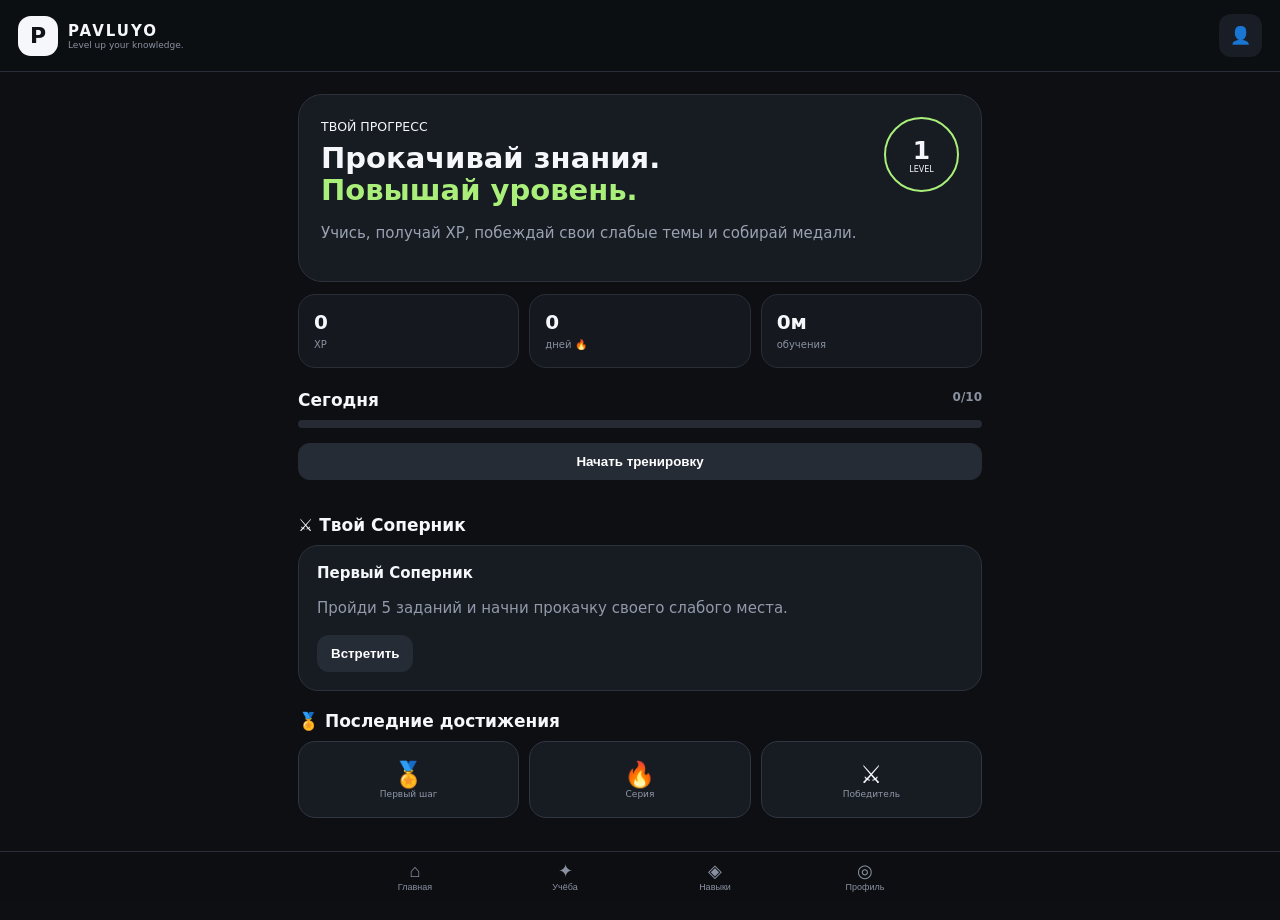
==== index.html @ bfd3efc4 "Add files via upload" ====
<!doctype html><html lang="ru"><head><meta charset="UTF-8"><meta name="viewport" content="width=device-width,initial-scale=1"><meta name="theme-color" content="#111318"><title>PAVLUYO — Level up your knowledge</title><link rel="manifest" href="manifest.json"><link rel="stylesheet" href="style.css"></head><body><header><div class="logo">P</div><div><b>PAVLUYO</b><small>Level up your knowledge.</small></div><button id="profileBtn">👤</button></header><main><section id="home" class="screen active"><div class="hero"><div><small>ТВОЙ ПРОГРЕСС</small><h1>Прокачивай знания.<br><em>Повышай уровень.</em></h1><p>Учись, получай XP, побеждай свои слабые темы и собирай медали.</p></div><div class="level"><b id="level">1</b><small>LEVEL</small></div></div><div class="stats"><div><b id="xp">0</b><small>XP</small></div><div><b id="streak">0</b><small>дней 🔥</small></div><div><b id="time">0м</b><small>обучения</small></div></div><h2>Сегодня <span id="daily">0/10</span></h2><div class="bar"><i id="dailybar"></i></div><button class="primary" onclick="show('training')">Начать тренировку</button><h2>⚔️ Твой Соперник</h2><div class="card"><b>Первый Соперник</b><p>Пройди 5 заданий и начни прокачку своего слабого места.</p><button onclick="show('training')">Встретить</button></div><h2>🏅 Последние достижения</h2><div class="medals"><div>🏅<small>Первый шаг</small></div><div>🔥<small>Серия</small></div><div>⚔️<small>Победитель</small></div></div></section><section id="training" class="screen"><small>ТРЕНИРОВКА</small><h1>Выбери предмет</h1><div id="subjects" class="subjects"></div><div id="quiz" class="card hidden"><small id="counter"></small><h2 id="question"></h2><div id="answers"></div><p id="feedback"></p></div></section><section id="skills" class="screen"><small>ПРОКАЧКА</small><h1>Дерево навыков</h1><div class="skill done">✓ Числа — освоено</div><div class="line"></div><div class="skill">2 Дроби — следующий навык</div><div class="line"></div><div class="skill locked">3 Проценты — заблокировано</div><div class="line"></div><div class="skill locked">4 Уравнения — заблокировано</div></section><section id="profile" class="screen"><div class="profile"><div id="avatar" class="avatar">P</div><div><small>ПРОФИЛЬ</small><h1 id="nick">Pavluytik</h1><button onclick="editProfile()">Изменить</button></div></div><div class="profilebox"><b>Уровень <span id="plevel">1</span></b><span id="pxp">0 XP</span><div class="bar"><i id="pbar"></i></div></div><div class="bigstats"><div><b id="ptime">0м</b><small>Время обучения</small></div><div><b id="tasks">0</b><small>Заданий</small></div><div><b id="wins">0</b><small>Соперников</small></div><div><b id="medalcount">0</b><small>Медалей</small></div></div><h2>🏅 Медали</h2><div id="medallist"></div></section></main><nav><button data-s="home">⌂<small>Главная</small></button><button data-s="training">✦<small>Учёба</small></button><button data-s="skills">◈<small>Навыки</small></button><button data-s="profile">◎<small>Профиль</small></button></nav><script src="app.js"></script></body></html>
---- style.css ----
*{box-sizing:border-box}body{margin:0;background:#0d0f13;color:#f5f7fb;font:15px system-ui,sans-serif;padding-bottom:80px}header{position:sticky;top:0;z-index:5;display:flex;align-items:center;gap:10px;padding:14px 18px;background:#0d0f13ee;border-bottom:1px solid #292e38}header b{display:block;letter-spacing:2px}header small{display:block;color:#8991a1;font-size:9px}.logo,.avatar{display:grid;place-items:center;background:#f5f7fb;color:#111318;font-weight:900;border-radius:13px}.logo{width:40px;height:40px;font-size:22px}header button{margin-left:auto;background:#191d25;border:0;border-radius:12px;padding:11px;font-size:17px}.screen{display:none;max-width:720px;margin:auto;padding:22px 18px}.screen.active{display:block}.hero{display:flex;justify-content:space-between;gap:10px;padding:22px;border:1px solid #2c313b;border-radius:24px;background:#171b22}.hero h1{font-size:29px;line-height:1.1;margin:8px 0}.hero em{color:#a9ef79;font-style:normal}.hero p{color:#9aa2b1;line-height:1.5}.level{min-width:75px;height:75px;border:2px solid #a9ef79;border-radius:50%;display:grid;place-items:center;align-content:center}.level b{font-size:25px}.level small{font-size:8px}.stats,.bigstats{display:grid;grid-template-columns:repeat(3,1fr);gap:10px;margin:12px 0 22px}.stats div,.bigstats div{padding:15px;border:1px solid #292e38;border-radius:17px;background:#15181f}.stats b,.bigstats b{display:block;font-size:20px}.stats small,.bigstats small{color:#8991a1;font-size:10px}h2{font-size:17px;margin:20px 0 10px}h2 span{float:right;color:#8991a1;font-size:12px}.bar{height:8px;background:#252a34;border-radius:99px;overflow:hidden}.bar i{display:block;width:0;height:100%;background:#a9ef79}.primary{width:100%;margin:15px 0;padding:14px;border:0;border-radius:14px;font-weight:800}.card{padding:18px;border:1px solid #2c323d;border-radius:20px;background:#171b22}.card p{color:#929aaa;line-height:1.5}.card button,.screen button{padding:11px 14px;border:0;border-radius:12px;background:#262c36;color:#fff;font-weight:700}.medals{display:flex;gap:10px}.medals div{flex:1;text-align:center;padding:18px 5px;border:1px solid #303642;border-radius:17px;background:#171b22;font-size:25px}.medals small{display:block;font-size:9px;color:#9098a8}.subjects{display:grid;grid-template-columns:1fr 1fr;gap:12px}.subject{min-height:130px;text-align:left;padding:17px!important}.subject b{display:block;font-size:16px;margin-bottom:5px}.subject small{color:#8e96a6}.hidden{display:none!important}.answer{display:block!important;width:100%;margin:8px 0;text-align:left!important}.profile{display:flex;align-items:center;gap:14px}.avatar{width:72px;height:72px;font-size:28px}.profilebox{margin:20px 0;padding:17px;border:1px solid #2c323d;border-radius:18px}.profilebox>span{float:right;color:#9098a8}.profilebox .bar{margin-top:13px}.bigstats{grid-template-columns:1fr 1fr}.medalitem{padding:14px;margin:8px 0;border:1px solid #303642;border-radius:16px;background:#171b22}.skill{padding:18px;border:1px solid #303642;border-radius:17px;background:#171b22}.skill.done{border-color:#526b49}.skill.locked{opacity:.5}.line{height:22px;width:2px;background:#303642;margin:auto}nav{position:fixed;bottom:0;left:0;right:0;z-index:10;display:flex;justify-content:center;background:#0d0f13f5;border-top:1px solid #292e38;padding:7px}nav button{flex:1;max-width:150px;background:none;border:0;color:#8991a1;font-size:18px}nav small{display:block;font-size:9px}nav button.active{color:#fff}
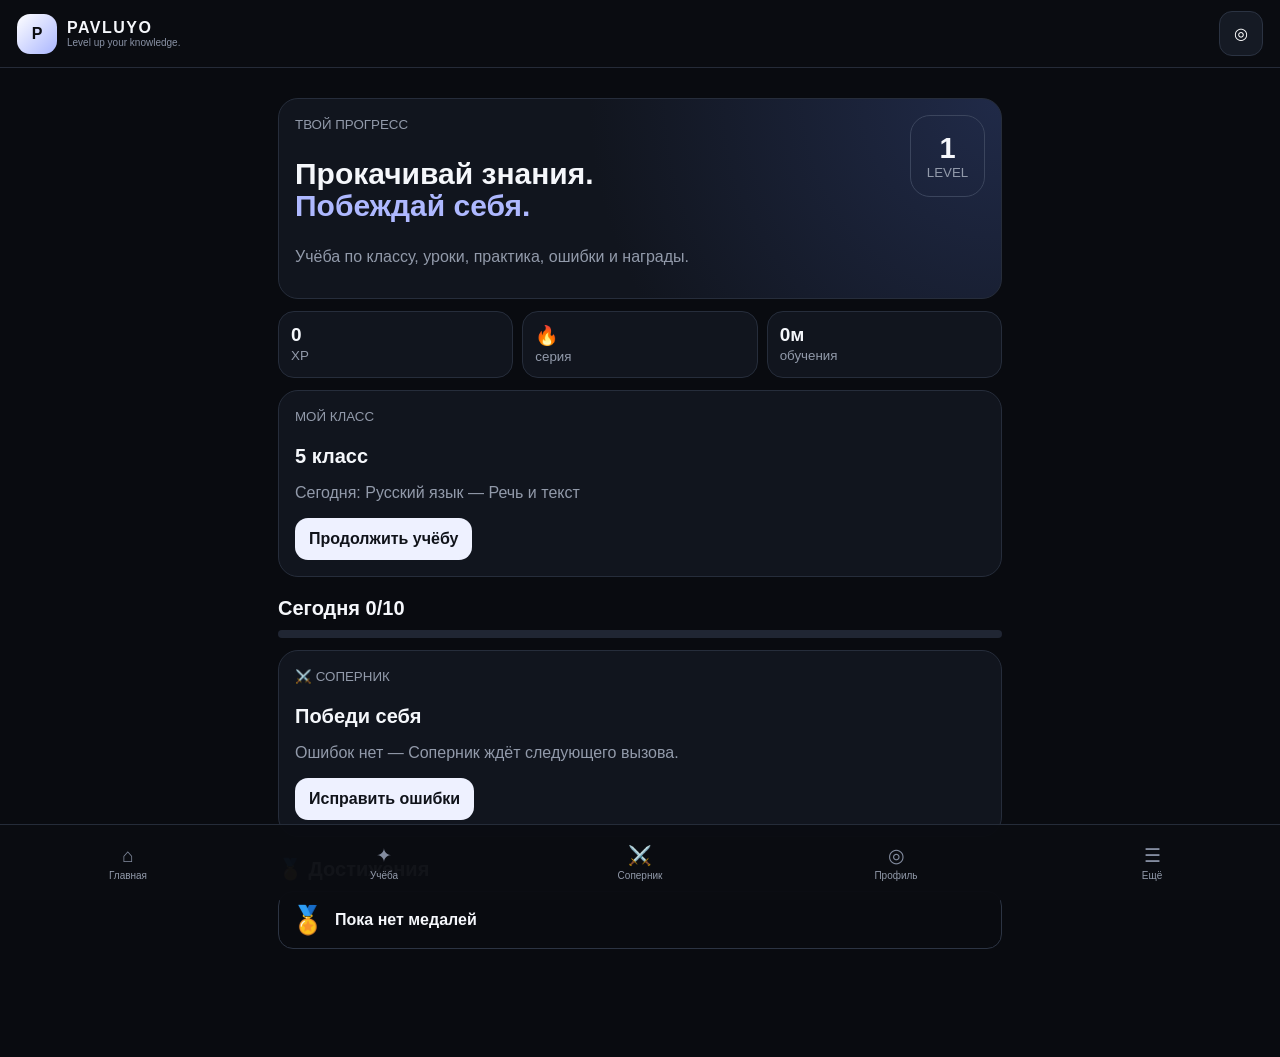
==== commit 706bc3d9: "Add files via upload" ====
--- a/index.html
+++ b/index.html
@@ -1 +1,80 @@
-<!doctype html><html lang="ru"><head><meta charset="UTF-8"><meta name="viewport" content="width=device-width,initial-scale=1"><meta name="theme-color" content="#111318"><title>PAVLUYO — Level up your knowledge</title><link rel="manifest" href="manifest.json"><link rel="stylesheet" href="style.css"></head><body><header><div class="logo">P</div><div><b>PAVLUYO</b><small>Level up your knowledge.</small></div><button id="profileBtn">👤</button></header><main><section id="home" class="screen active"><div class="hero"><div><small>ТВОЙ ПРОГРЕСС</small><h1>Прокачивай знания.<br><em>Повышай уровень.</em></h1><p>Учись, получай XP, побеждай свои слабые темы и собирай медали.</p></div><div class="level"><b id="level">1</b><small>LEVEL</small></div></div><div class="stats"><div><b id="xp">0</b><small>XP</small></div><div><b id="streak">0</b><small>дней 🔥</small></div><div><b id="time">0м</b><small>обучения</small></div></div><h2>Сегодня <span id="daily">0/10</span></h2><div class="bar"><i id="dailybar"></i></div><button class="primary" onclick="show('training')">Начать тренировку</button><h2>⚔️ Твой Соперник</h2><div class="card"><b>Первый Соперник</b><p>Пройди 5 заданий и начни прокачку своего слабого места.</p><button onclick="show('training')">Встретить</button></div><h2>🏅 Последние достижения</h2><div class="medals"><div>🏅<small>Первый шаг</small></div><div>🔥<small>Серия</small></div><div>⚔️<small>Победитель</small></div></div></section><section id="training" class="screen"><small>ТРЕНИРОВКА</small><h1>Выбери предмет</h1><div id="subjects" class="subjects"></div><div id="quiz" class="card hidden"><small id="counter"></small><h2 id="question"></h2><div id="answers"></div><p id="feedback"></p></div></section><section id="skills" class="screen"><small>ПРОКАЧКА</small><h1>Дерево навыков</h1><div class="skill done">✓ Числа — освоено</div><div class="line"></div><div class="skill">2 Дроби — следующий навык</div><div class="line"></div><div class="skill locked">3 Проценты — заблокировано</div><div class="line"></div><div class="skill locked">4 Уравнения — заблокировано</div></section><section id="profile" class="screen"><div class="profile"><div id="avatar" class="avatar">P</div><div><small>ПРОФИЛЬ</small><h1 id="nick">Pavluytik</h1><button onclick="editProfile()">Изменить</button></div></div><div class="profilebox"><b>Уровень <span id="plevel">1</span></b><span id="pxp">0 XP</span><div class="bar"><i id="pbar"></i></div></div><div class="bigstats"><div><b id="ptime">0м</b><small>Время обучения</small></div><div><b id="tasks">0</b><small>Заданий</small></div><div><b id="wins">0</b><small>Соперников</small></div><div><b id="medalcount">0</b><small>Медалей</small></div></div><h2>🏅 Медали</h2><div id="medallist"></div></section></main><nav><button data-s="home">⌂<small>Главная</small></button><button data-s="training">✦<small>Учёба</small></button><button data-s="skills">◈<small>Навыки</small></button><button data-s="profile">◎<small>Профиль</small></button></nav><script src="app.js"></script></body></html>+<!doctype html><html lang="ru"><head><meta charset="UTF-8"><meta name="viewport" content="width=device-width,initial-scale=1,viewport-fit=cover"><meta name="theme-color" content="#090b10"><title>PAVLUYO — Level up your knowledge.</title><style>
+*{box-sizing:border-box}body{margin:0;background:#090b10;color:#f5f7fb;font-family:-apple-system,BlinkMacSystemFont,"Segoe UI",sans-serif;padding-bottom:82px}header{height:68px;position:sticky;top:0;z-index:10;background:#0b0d12f5;border-bottom:1px solid #252b38;padding:12px 17px;display:flex;justify-content:space-between;align-items:center}.brand{display:flex;gap:10px;align-items:center}.logo{width:40px;height:40px;border-radius:13px;background:linear-gradient(135deg,#fff,#aab6ff);color:#0b0d12;display:grid;place-items:center;font-weight:900}.brand b{letter-spacing:1.5px}.brand small{display:block;color:#8992a5;font-size:10px}main{max-width:760px;margin:auto;padding:18px}.screen{display:none}.screen.active{display:block}h1{font-size:30px;line-height:1.08}h2{font-size:20px;margin:20px 0 10px}.muted,small{color:#929aaa}.card,.hero,.rival,.lesson{background:#11151e;border:1px solid #262d3b;border-radius:20px;padding:16px;margin:12px 0}.hero{display:flex;justify-content:space-between;gap:14px;background:radial-gradient(circle at 100% 0,#202a48,#11151e 55%)}.hero em{color:#aeb8ff;font-style:normal}.level{width:75px;height:82px;border:1px solid #3b455d;border-radius:20px;display:grid;place-items:center;align-content:center}.level b{font-size:29px}.stats,.bigstats{display:grid;grid-template-columns:repeat(3,1fr);gap:9px;margin:10px 0}.bigstats{grid-template-columns:repeat(2,1fr)}.stats div,.bigstats div{background:#11151e;border:1px solid #262d3b;border-radius:16px;padding:12px}.stats b,.bigstats b{display:block;font-size:19px}.bar{height:8px;background:#202633;border-radius:99px;overflow:hidden}.bar i{display:block;height:100%;width:0;background:#aeb8ff}.btn,select,.subject,.topic,.answer,.menuitem{font:inherit;border:1px solid #2b3342;background:#151a24;color:#fff;border-radius:13px;padding:12px 14px}.primary{background:#eef1ff;color:#10131a;font-weight:800;border:0}.btn{cursor:pointer}select{width:100%}.subjects{display:grid;grid-template-columns:repeat(2,1fr);gap:9px;margin-top:12px}.subject{text-align:left}.subject b{display:block}.subject small{display:block;margin-top:5px}.topics{display:grid;gap:8px}.topic{width:100%;display:flex;justify-content:space-between;text-align:left}.topic span:last-child{color:#8d96a8}.explain{background:#0d1118;border-radius:14px;padding:13px;line-height:1.55;color:#bac1cf}.answers{display:grid;gap:8px}.answer{text-align:left}.answer.correct{border-color:#5dce93;background:#14271f}.answer.wrong{border-color:#ef7188;background:#29161c}.profile{display:flex;gap:14px;align-items:center}.avatar{width:86px;height:86px;border-radius:25px;overflow:hidden;background:linear-gradient(135deg,#fff,#aab6ff);color:#0b0d12;display:grid;place-items:center;font-size:33px;font-weight:900}.avatar img{width:100%;height:100%;object-fit:cover}.menu{display:grid;gap:8px}.menuitem{width:100%;display:flex;justify-content:space-between;text-align:left;cursor:pointer}.error{border:1px solid #303848;background:#0d1118;border-radius:15px;padding:13px;margin:9px 0}.medal{display:flex;gap:10px;align-items:center;border:1px solid #2c3443;border-radius:15px;padding:12px;margin:8px 0}.emoji{font-size:27px}.tag{display:inline-block;background:#222a3b;color:#d0d6ff;border-radius:99px;padding:6px 9px;font-size:11px}.hidden{display:none!important}.good{color:#72d9a0}.bad{color:#ff8498}nav{position:fixed;bottom:0;left:0;right:0;height:76px;background:#0b0d12f7;border-top:1px solid #252c39;display:grid;grid-template-columns:repeat(5,1fr);z-index:20}nav button{border:0;background:none;color:#838c9f;font-size:19px}nav button.active{color:#fff}nav small{display:block;font-size:10px;margin-top:3px}@media(min-width:650px){.subjects{grid-template-columns:repeat(3,1fr)}}
+</style></head><body>
+<header><div class="brand"><div class="logo">P</div><div><b>PAVLUYO</b><small>Level up your knowledge.</small></div></div><button class="btn" id="headProfile">◎</button></header>
+<main>
+<section id="home" class="screen active"><div class="hero"><div><small>ТВОЙ ПРОГРЕСС</small><h1>Прокачивай знания.<br><em>Побеждай себя.</em></h1><p class="muted">Учёба по классу, уроки, практика, ошибки и награды.</p></div><div class="level"><b id="lvl">1</b><small>LEVEL</small></div></div>
+<div class="stats"><div><b id="xp">0</b><small>XP</small></div><div><b>🔥</b><small>серия</small></div><div><b id="time">0м</b><small>обучения</small></div></div>
+<div class="card"><small>МОЙ КЛАСС</small><h2 id="homeGrade">5 класс</h2><p id="homeToday" class="muted"></p><button class="btn primary" onclick="nav('study')">Продолжить учёбу</button></div>
+<h2>Сегодня <span id="daily">0/10</span></h2><div class="bar"><i id="dailybar"></i></div>
+<div class="rival"><small>⚔️ СОПЕРНИК</small><h2>Победи себя</h2><p id="rivalSummary" class="muted"></p><button class="btn primary" onclick="nav('rival')">Исправить ошибки</button></div>
+<h2>🏅 Достижения</h2><div id="homeMedals"></div></section>
+<section id="study" class="screen"><small>УЧЁБА</small><h1>Класс → предмет → урок</h1><p class="muted">Выбирай класс от 1 до 11. Затем предмет и тему.</p><select id="grade"></select><div id="subjects" class="subjects"></div><div id="curr" class="card hidden"></div><div id="lesson" class="lesson hidden"></div><div id="quiz" class="card hidden"></div></section>
+<section id="rival" class="screen"><small>СОПЕРНИЧЕСТВО</small><h1>⚔️ Победи себя</h1><div id="rivalList"></div></section>
+<section id="profile" class="screen"><small>ПРОФИЛЬ</small><div class="profile"><div class="avatar" id="avatar">P</div><div><h1 id="nick">Pavluytik</h1><p class="muted">Уровень <b id="plvl">1</b> · <span id="pxp">0 XP</span></p></div></div>
+<div class="card"><b>Моя аватарка</b><p class="muted">Загрузи свою фотографию или картинку из галереи.</p><input id="file" type="file" accept="image/*"><br><button class="btn" id="remove">Убрать фото</button></div>
+<div class="card"><b>Прогресс</b><div class="bar"><i id="pbar"></i></div><p id="ptime" class="muted"></p></div>
+<h2>Меню</h2><div class="menu"><button class="menuitem" onclick="panel('statsPanel')"><b>📊 Статистика</b><span>→</span></button><button class="menuitem" onclick="panel('planPanel')"><b>🎯 Мой план</b><span>→</span></button><button class="menuitem" onclick="panel('medalPanel')"><b>🏅 Медали</b><span>→</span></button><button class="menuitem" onclick="editNick()"><b>✏️ Изменить ник</b><span>→</span></button></div><div id="statsPanel" class="card hidden"></div><div id="planPanel" class="card hidden"></div><div id="medalPanel" class="card hidden"></div></section>
+<section id="more" class="screen"><small>ЕЩЁ</small><h1>Панель PAVLUYO</h1><div class="card"><h2>💡 Совет дня</h2><p class="muted">Ошибка — это подсказка, какую тему нужно прокачать.</p></div><div class="card"><h2>🎯 Цель</h2><p class="muted">10 заданий в день и хотя бы один урок.</p></div><div class="card"><h2>🧠 Фокус</h2><p class="muted">Сначала реши сам. Потом разбери объяснение. Затем победи свою ошибку.</p></div></section>
+</main><nav><button data-go="home">⌂<small>Главная</small></button><button data-go="study">✦<small>Учёба</small></button><button data-go="rival">⚔️<small>Соперник</small></button><button data-go="profile">◎<small>Профиль</small></button><button data-go="more">☰<small>Ещё</small></button></nav><script>
+const CUR={"1": ["Русский язык", "Литературное чтение", "Математика", "Окружающий мир", "Иностранный язык", "Изобразительное искусство", "Музыка", "Труд (технология)", "Физическая культура"], "2": ["Русский язык", "Литературное чтение", "Математика", "Окружающий мир", "Иностранный язык", "Изобразительное искусство", "Музыка", "Труд (технология)", "Физическая культура"], "3": ["Русский язык", "Литературное чтение", "Математика", "Окружающий мир", "Иностранный язык", "Изобразительное искусство", "Музыка", "Труд (технология)", "Физическая культура"], "4": ["Русский язык", "Литературное чтение", "Математика", "Окружающий мир", "Иностранный язык", "Изобразительное искусство", "Музыка", "Труд (технология)", "Физическая культура", "Основы религиозных культур и светской этики"], "5": ["Русский язык", "Литература", "Математика", "История", "Обществознание", "География", "Биология", "Иностранный язык", "Информатика", "Изобразительное искусство", "Музыка", "Труд (технология)", "Физическая культура"], "6": ["Русский язык", "Литература", "Математика", "История", "Обществознание", "География", "Биология", "Иностранный язык", "Информатика", "Изобразительное искусство", "Музыка", "Труд (технология)", "Физическая культура"], "7": ["Русский язык", "Литература", "Алгебра", "Геометрия", "История", "Обществознание", "География", "Биология", "Физика", "Иностранный язык", "Информатика", "Музыка", "Труд (технология)", "Физическая культура"], "8": ["Русский язык", "Литература", "Алгебра", "Геометрия", "История", "Обществознание", "География", "Биология", "Физика", "Химия", "Иностранный язык", "Информатика", "Труд (технология)", "Физическая культура"], "9": ["Русский язык", "Литература", "Алгебра", "Геометрия", "История", "Обществознание", "География", "Биология", "Физика", "Химия", "Иностранный язык", "Информатика", "Труд (технология)", "Физическая культура"], "10": ["Русский язык", "Литература", "Математика: алгебра и начала анализа", "Математика: геометрия", "История", "Обществознание", "География", "Биология", "Физика", "Химия", "Информатика", "Иностранный язык", "Физическая культура"], "11": ["Русский язык", "Литература", "Математика: алгебра и начала анализа", "Математика: геометрия", "История", "Обществознание", "География", "Биология", "Физика", "Химия", "Информатика", "Иностранный язык", "Физическая культура"]}, TOP={"Русский язык": ["Речь и текст", "Звуки и буквы", "Слово и его значение", "Состав слова", "Части речи", "Имя существительное", "Имя прилагательное", "Глагол", "Местоимение", "Числительное", "Предложение", "Главные и второстепенные члены", "Однородные члены", "Словосочетание", "Простое предложение", "Сложное предложение", "Орфография", "Пунктуация", "Нормы русского языка"], "Литературное чтение": ["Книга и читатель", "Устное народное творчество", "Сказки", "Басни", "Стихотворение", "Рассказ", "Герой произведения", "Сюжет", "Автор и рассказчик", "Тема и главная мысль", "Описание природы", "Диалог и монолог", "Юмор", "Литература о детях", "Литература о Родине"], "Математика": ["Числа и величины", "Сложение и вычитание", "Умножение и деление", "Текстовые задачи", "Порядок действий", "Доли и дроби", "Величины", "Уравнения", "Периметр", "Площадь", "Геометрические фигуры", "Десятичные дроби", "Проценты", "Отношения и пропорции", "Среднее арифметическое", "Вероятность и статистика"], "Окружающий мир": ["Человек и общество", "Живая и неживая природа", "Растения", "Животные", "Организм человека", "Здоровье и безопасность", "Семья и общество", "Россия", "История России", "Карта и пространство", "Природные зоны", "Экология", "Наблюдение и эксперимент"], "Иностранный язык": ["Алфавит и звуки", "Знакомство и семья", "Числа и время", "Школа", "Дом и город", "Еда и покупки", "Распорядок дня", "Present Simple", "Present Continuous", "Past Simple", "Future Simple", "Модальные глаголы", "Артикли и местоимения", "Степени сравнения", "Предлоги", "Чтение", "Аудирование", "Диалог и письмо"], "Литература": ["Фольклор и мифология", "Древнерусская литература", "Литература XVIII века", "Литература XIX века", "Литература XX века", "Тема и идея", "Сюжет и композиция", "Образ героя", "Лирический герой", "Стихотворные размеры", "Средства выразительности", "Автор и повествователь", "Жанры", "Анализ произведения", "Сочинение"], "Алгебра": ["Рациональные числа", "Степень", "Алгебраические выражения", "Линейные уравнения", "Системы уравнений", "Функции", "Линейная функция", "Квадратные корни", "Квадратные уравнения", "Неравенства", "Последовательности", "Арифметическая прогрессия", "Геометрическая прогрессия", "Вероятность и статистика", "Комбинаторика", "Тригонометрия"], "Геометрия": ["Начальные сведения", "Прямые и углы", "Треугольники", "Признаки равенства", "Четырёхугольники", "Площадь", "Теорема Пифагора", "Подобие", "Окружность", "Векторы", "Координаты", "Движения", "Многогранники", "Тела вращения", "Объёмы и площади"], "История": ["Древнейшие люди", "Древний Восток", "Древняя Греция", "Древний Рим", "Средневековье", "Русь и княжества", "Московское государство", "Россия XVI века", "Россия XVII века", "Россия XVIII века", "Россия XIX века", "Первая мировая война", "1917 год", "СССР", "Великая Отечественная война", "Послевоенный мир", "Россия конца XX — начала XXI века"], "Обществознание": ["Человек и общество", "Личность", "Деятельность", "Экономика", "Семья", "Социальные группы", "Социальные нормы", "Политика", "Государство", "Право", "Гражданское общество", "Конституция России", "Финансовая грамотность", "Рынок и предпринимательство", "Налоги", "Трудовое право", "Избирательное право"], "География": ["Географическая карта", "Земля как планета", "Литосфера", "Атмосфера", "Гидросфера", "Биосфера", "Природные комплексы", "Материки и океаны", "Население", "Мировое хозяйство", "Россия: территория", "Природные ресурсы России", "Регионы России", "Глобальные проблемы"], "Биология": ["Биология как наука", "Клетка", "Ткани", "Растения", "Грибы", "Бактерии", "Животные", "Экосистемы", "Человек и здоровье", "Опорно-двигательная система", "Кровь и кровообращение", "Дыхание", "Пищеварение", "Нервная система", "Размножение", "Генетика", "Эволюция", "Экология"], "Физика": ["Физические величины", "Механическое движение", "Скорость", "Силы", "Давление", "Работа и мощность", "Энергия", "Тепловые явления", "Внутренняя энергия", "Электрический ток", "Цепи", "Магнитное поле", "Световые явления", "Оптика", "Атомная и ядерная физика"], "Химия": ["Вещества и смеси", "Строение атома", "Периодическая система", "Химическая связь", "Валентность", "Химические реакции", "Кислоты", "Основания", "Соли", "Растворы", "ОВР", "Металлы", "Неметаллы", "Органические вещества", "Расчёты по уравнениям"], "Информатика": ["Информация и данные", "Кодирование", "Логика", "Алгоритмы", "Исполнители", "Системы счисления", "Таблицы", "Графы", "Сети", "Интернет и безопасность", "Программирование", "Переменные", "Условия", "Циклы", "Массивы", "Функции", "Базы данных", "Анализ данных"], "Изобразительное искусство": ["Линия и форма", "Цвет", "Композиция", "Пейзаж", "Портрет", "Натюрморт", "Орнамент", "Народное искусство", "Архитектура", "Иллюстрация", "История искусства"], "Музыка": ["Музыкальный звук", "Песня", "Мелодия", "Ритм", "Инструменты", "Народная музыка", "Классическая музыка", "Жанры", "Опера и балет", "Музыка России", "Современная музыка"], "Труд (технология)": ["Материалы и инструменты", "Безопасность", "Проектирование", "Бумага и картон", "Текстиль", "Дерево", "Конструирование", "Моделирование", "Технологии обработки", "Цифровые технологии", "Проект"], "Физическая культура": ["Безопасность", "Лёгкая атлетика", "Гимнастика", "Подвижные игры", "Спортивные игры", "Лыжная подготовка", "Плавание", "Физические качества", "Самоконтроль", "Здоровый образ жизни"], "Основы религиозных культур и светской этики": ["Россия и культура", "Традиции", "Нравственные ценности", "Семья", "Добро и ответственность", "Диалог культур", "Мировые религии", "Светская этика"], "Математика: алгебра и начала анализа": ["Действительные числа", "Степени и корни", "Показательная функция", "Логарифмы", "Тригонометрические функции", "Тригонометрические уравнения", "Производная", "Применение производной", "Первообразная и интеграл", "Комбинаторика", "Вероятность", "Статистика"], "Математика: геометрия": ["Пространственные фигуры", "Векторы в пространстве", "Координаты в пространстве", "Многогранники", "Призма", "Пирамида", "Цилиндр", "Конус", "Шар", "Объёмы", "Площади поверхностей", "Сечения"]};
+const KEY="pavluyo_v4";
+let S=JSON.parse(localStorage.getItem(KEY)||"null")||{grade:5,xp:0,time:0,daily:0,lastDay:"",tasks:0,wins:0,nick:"Pavluytik",avatar:"",errors:[],medals:[],progress:{}};
+let sub=null,topic=null,q=null,t0=Date.now();
+const $=id=>document.getElementById(id);
+function save(){localStorage.setItem(KEY,JSON.stringify(S));render()}
+function lvl(){return Math.floor(S.xp/100)+1}
+function fmt(sec){let m=Math.floor(sec/60),h=Math.floor(m/60);return h?`${h}ч ${m%60}м`:`${m}м`}
+function today(){return new Date().toISOString().slice(0,10)}
+function nav(id){document.querySelectorAll(".screen").forEach(x=>x.classList.remove("active"));$(id).classList.add("active");document.querySelectorAll("nav button").forEach(x=>x.classList.toggle("active",x.dataset.go===id));if(id==="study")study();if(id==="rival")rival();if(id==="profile")profile();scrollTo({top:0,behavior:"smooth"})}
+document.querySelectorAll("nav button").forEach(b=>b.onclick=()=>nav(b.dataset.go));$("headProfile").onclick=()=>nav("profile");
+function render(){
+ $("lvl").textContent=lvl();$("xp").textContent=S.xp;$("time").textContent=fmt(S.time);$("daily").textContent=`${S.daily}/10`;$("dailybar").style.width=Math.min(100,S.daily*10)+"%";$("homeGrade").textContent=S.grade+" класс";
+ let ss=CUR[S.grade]||[], first=ss[0]||"", tt=(TOP[first]||[])[0]||"выбери первый урок";$("homeToday").textContent=`Сегодня: ${first} — ${tt}`;
+ $("rivalSummary").textContent=S.errors.length?`Нерешённых ошибок: ${S.errors.length}. Исправь их и получи медаль «Победил себя».`:"Ошибок нет — Соперник ждёт следующего вызова.";
+ $("homeMedals").innerHTML=(S.medals.length?S.medals:["Пока нет медалей"]).slice(-4).map(x=>`<div class="medal"><span class="emoji">🏅</span><b>${x}</b></div>`).join("");
+}
+function study(){
+ let g=$("grade");g.innerHTML="";for(let i=1;i<=11;i++){let o=document.createElement("option");o.value=i;o.textContent=i+" класс";o.selected=i===S.grade;g.appendChild(o)}
+ g.onchange=()=>{S.grade=+g.value;sub=null;topic=null;$("curr").classList.add("hidden");$("lesson").classList.add("hidden");$("quiz").classList.add("hidden");save();study()};
+ let box=$("subjects");box.innerHTML="";
+ (CUR[S.grade]||[]).forEach(s=>{let b=document.createElement("button");b.className="subject";b.innerHTML=`<b>${s}</b><small>${(TOP[s]||[]).length} тем · ${S.progress[S.grade+"|"+s]||0} XP</small>`;b.onclick=()=>pickSubject(s);box.appendChild(b)})
+}
+function pickSubject(s){
+ sub=s;$("lesson").classList.add("hidden");$("quiz").classList.add("hidden");let c=$("curr");c.classList.remove("hidden");
+ let arr=TOP[s]||[];c.innerHTML=`<div class="tag">${S.grade} класс · ${s}</div><h2>Программа: уроки 1–${arr.length}</h2><p class="muted">Темы идут по порядку. Нажми на нужный урок, изучи объяснение и затем пройди практику.</p><div class="topics" id="topicList"></div>`;
+ let list=$("topicList");arr.forEach((x,i)=>{let b=document.createElement("button");b.className="topic";b.innerHTML=`<span><b>${i+1}. ${x}</b><br><small>${S.progress[S.grade+"|"+s+"|"+x]?"✓ Пройден":"Урок + практика"}</small></span><span>→</span>`;b.onclick=()=>openLesson(x,i+1,arr.length);list.appendChild(b)})
+}
+function openLesson(t,n,total){topic=t;let l=$("lesson");l.classList.remove("hidden");l.innerHTML=`<div class="tag">УРОК ${n} ИЗ ${total}</div><h2>${sub} · ${t}</h2><div class="explain">Начало темы. Разбери правило, посмотри пример и затем реши практическое задание. Ошибка не пропадёт: она попадёт в «Соперник — Победи себя».</div><button class="btn primary" onclick="quiz()">Начать практику</button>`;l.scrollIntoView({behavior:"smooth"})}
+function makeQ(){
+ let x={subject:sub,grade:S.grade,topic:topic,prompt:"",answers:[],correct:0};
+ const shuffle=a=>a.sort(()=>Math.random()-.5), uniq=a=>[...new Set(a)].slice(0,4);
+ if(sub==="Математика"||sub==="Алгебра"||sub==="Математика: алгебра и начала анализа"){
+   if(S.grade<=6){let a=2+Math.floor(Math.random()*18),b=2+Math.floor(Math.random()*12),z=a+b;x.prompt=`Сколько получится: ${a} + ${b} = ?`;x.answers=uniq([z,z+1,z-1,z+5]).map(String);x.correct=x.answers.indexOf(String(z))}
+   else{let a=2+Math.floor(Math.random()*8),z=2+Math.floor(Math.random()*8),b=1+Math.floor(Math.random()*9),ans=z;x.prompt=`Реши: ${a}x + ${b} = ${a*z+b}. Чему равен x?`;x.answers=uniq([ans,ans+1,ans-1,ans+2]).map(String);x.correct=x.answers.indexOf(String(ans))}
+ }else if(sub==="Геометрия"||sub==="Математика: геометрия"){let a=3+Math.floor(Math.random()*8),b=4+Math.floor(Math.random()*7),z=a*b;x.prompt=`Прямоугольник ${a} см × ${b} см. Найди площадь.`;x.answers=uniq([z,z+a,z+b,z*2]).map(String);x.correct=x.answers.indexOf(String(z))}
+ else if(sub==="Русский язык"){let d=[["берёза","существительное"],["быстро","наречие"],["красивый","прилагательное"],["бежал","глагол"],["три","числительное"],["мы","местоимение"]],p=d[Math.floor(Math.random()*d.length)];x.prompt=`Определи часть речи слова «${p[0]}».`;x.answers=shuffle(uniq([p[1],"предлог","глагол","наречие"]));x.correct=x.answers.indexOf(p[1])}
+ else if(sub==="Иностранный язык"){let d=[["She ___ to school every day.","goes"],["They ___ football yesterday.","played"],["I ___ reading now.","am"],["We ___ visit London next year.","will"],["He ___ swim very well.","can"]],p=d[Math.floor(Math.random()*d.length)];x.prompt=`Выбери правильный вариант: ${p[0]}`;x.answers=shuffle(uniq([p[1],"go","went","is"]));x.correct=x.answers.indexOf(p[1])}
+ else if(sub==="Физика"){let m=2+Math.floor(Math.random()*6),a=2+Math.floor(Math.random()*5),z=m*a;x.prompt=`Масса ${m} кг, ускорение ${a} м/с². Найди силу.`;x.answers=uniq([z,z+2,z-1,z*2]).map(String);x.correct=x.answers.indexOf(String(z))}
+ else if(sub==="Химия"){x.prompt="Какой элемент обозначается символом O?";x.answers=["Кислород","Водород","Азот","Углерод"];x.correct=0}
+ else if(sub==="Биология"){x.prompt="Какая структура хранит основную наследственную информацию у эукариот?";x.answers=["Ядро","Рибосома","Вакуоль","Клеточная стенка"];x.correct=0}
+ else if(sub==="История"){let d=[["В каком году началась Великая Отечественная война?","1941"],["В каком году закончилась Вторая мировая война?","1945"],["В каком веке произошло Крещение Руси?","X"]],p=d[Math.floor(Math.random()*d.length)];x.prompt=p[0];x.answers=[p[1],"1812","1914","2000"];x.correct=0}
+ else if(sub==="География"){let d=[["Столица Франции?","Париж"],["Самый большой океан?","Тихий"],["Самая большая планета?","Юпитер"]],p=d[Math.floor(Math.random()*d.length)];x.prompt=p[0];x.answers=[p[1],"Лондон","Атлантический","Марс"];x.correct=0}
+ else if(sub==="Обществознание"){x.prompt="Что относится к правам гражданина?";x.answers=["Свобода слова","Вид спорта","Природное явление","Только деньги"];x.correct=0}
+ else if(sub==="Информатика"){x.prompt="Сколько бит в одном байте?";x.answers=["8","4","16","32"];x.correct=0}
+ else if(sub==="Литература"||sub==="Литературное чтение"){x.prompt="Что такое сюжет?";x.answers=["Последовательность событий","Дата публикации","Имя автора","Только рифма"];x.correct=0}
+ else{x.prompt=`Мини-задание по теме «${topic}»: выбери вариант, который лучше всего подходит.`;x.answers=["Верный вариант","Не подходит","Противоположный вариант","Случайный вариант"];x.correct=0}
+ return x
+}
+function quiz(){q=makeQ();let box=$("quiz");box.classList.remove("hidden");box.innerHTML=`<div class="tag">${q.subject} · ${S.grade} класс</div><h2>${q.prompt}</h2><small>${q.topic}</small><div class="answers" id="answers"></div><p id="feedback" class="muted"></p><button id="next" class="btn primary hidden">Новое задание</button>`;q.answers.forEach((a,i)=>{let b=document.createElement("button");b.className="answer";b.textContent=a;b.onclick=()=>answer(i,b);$("answers").appendChild(b)});box.scrollIntoView({behavior:"smooth"})}
+function answer(i,btn){document.querySelectorAll("#answers .answer").forEach(x=>x.disabled=true);let ok=i===q.correct;btn.classList.add(ok?"correct":"wrong");if(ok){S.xp+=10;S.daily++;S.tasks++;S.wins++;S.progress[S.grade+"|"+q.subject]=(S.progress[S.grade+"|"+q.subject]||0)+10;S.progress[S.grade+"|"+q.subject+"|"+q.topic]=true;$("feedback").innerHTML='<span class="good">✓ Верно! +10 XP</span>'}else{document.querySelectorAll("#answers .answer")[q.correct].classList.add("correct");S.errors.push({subject:q.subject,grade:S.grade,topic:q.topic,prompt:q.prompt,answers:q.answers,correct:q.correct});$("feedback").innerHTML='<span class="bad">✗ Ошибка сохранена. Верный ответ показан, а в «Победи себя» ты попробуешь её заново самостоятельно.</span>'}if(S.tasks>=1&&!S.medals.includes("Первый шаг"))S.medals.push("Первый шаг");if(S.xp>=100&&!S.medals.includes("100 XP"))S.medals.push("100 XP");$("next").classList.remove("hidden");$("next").onclick=quiz;save()}
+function rival(){let box=$("rivalList");if(!S.errors.length){box.innerHTML='<div class="card"><h2>🏆 Соперник побеждён</h2><p class="muted">Все ошибки исправлены. Медаль «Победил себя» уже выдана, если это была первая победа.</p></div>';return}box.innerHTML=`<div class="card"><b>Победи себя · ${S.errors.length} ошибок</b><p class="muted">Здесь нет готового ответа. Выбери его сам.</p></div>`;S.errors.forEach((e,i)=>{let d=document.createElement("div");d.className="error";d.innerHTML=`<b>${i+1}. ${e.subject} · ${e.grade} класс</b><small>${e.topic}</small><p>${e.prompt}</p><div class="answers"></div><p class="feedback muted"></p>`;e.answers.forEach((a,j)=>{let b=document.createElement("button");b.className="answer";b.textContent=a;b.onclick=()=>rAnswer(i,j,b,d);d.querySelector(".answers").appendChild(b)});box.appendChild(d)})}
+function rAnswer(i,j,btn,d){let e=S.errors[i];d.querySelectorAll(".answer").forEach(x=>x.disabled=true);if(j===e.correct){btn.classList.add("correct");d.querySelector(".feedback").innerHTML='<span class="good">✓ Победил эту ошибку!</span>';S.errors.splice(i,1);S.xp+=15;S.wins++;if(!S.medals.includes("Победил себя"))S.medals.push("Победил себя");save();setTimeout(rival,350)}else{btn.classList.add("wrong");d.querySelector(".feedback").innerHTML='<span class="bad">✗ Пока нет. Соперник ещё не побеждён.</span>';setTimeout(()=>{d.querySelectorAll(".answer").forEach(x=>x.disabled=false);btn.classList.remove("wrong")},550)}}
+function profile(){let a=$("avatar");a.innerHTML=S.avatar?`<img src="${S.avatar}" alt="Аватар">`:"P";$("nick").textContent=S.nick;$("plvl").textContent=lvl();$("pxp").textContent=S.xp+" XP";$("pbar").style.width=(S.xp%100)+"%";$("ptime").textContent=`Обучение: ${fmt(S.time)} · заданий: ${S.tasks} · побед: ${S.wins} · ошибок: ${S.errors.length}`;$("statsPanel").innerHTML=`<h3>📊 Статистика</h3><p class="muted">Уровень ${lvl()} · ${S.xp} XP · ${S.tasks} заданий · ${S.wins} правильных ответов.</p>`;$("planPanel").innerHTML=`<h3>🎯 Мой план</h3><p class="muted">${S.grade} класс · цель: 10 заданий сегодня · выполнено ${S.daily}/10.</p>`;$("medalPanel").innerHTML=`<h3>🏅 Медали</h3>${(S.medals.length?S.medals:["Пока нет медалей"]).map(x=>`<div class="medal"><span class="emoji">🏅</span><b>${x}</b></div>`).join("")}`}
+function panel(id){["statsPanel","planPanel","medalPanel"].forEach(x=>$(x).classList.add("hidden"));$(id).classList.remove("hidden")}
+function editNick(){let n=prompt("Новый ник:",S.nick);if(n&&n.trim()){S.nick=n.trim().slice(0,20);save();profile()}}
+$("file").onchange=e=>{let f=e.target.files[0];if(!f)return;let r=new FileReader();r.onload=v=>{let im=new Image();im.onload=()=>{let c=document.createElement("canvas"),m=512,s=Math.min(1,m/Math.max(im.width,im.height));c.width=im.width*s;c.height=im.height*s;c.getContext("2d").drawImage(im,0,0,c.width,c.height);S.avatar=c.toDataURL("image/jpeg",.82);save();profile()};im.src=v.target.result};r.readAsDataURL(f)}
+$("remove").onclick=()=>{S.avatar="";save();profile()}
+setInterval(()=>{let n=Date.now(),d=Math.floor((n-t0)/1000);if(d>0){S.time+=d;t0=n;localStorage.setItem(KEY,JSON.stringify(S));$("time").textContent=fmt(S.time)}},1000);
+render();study();
+</script></body></html>
